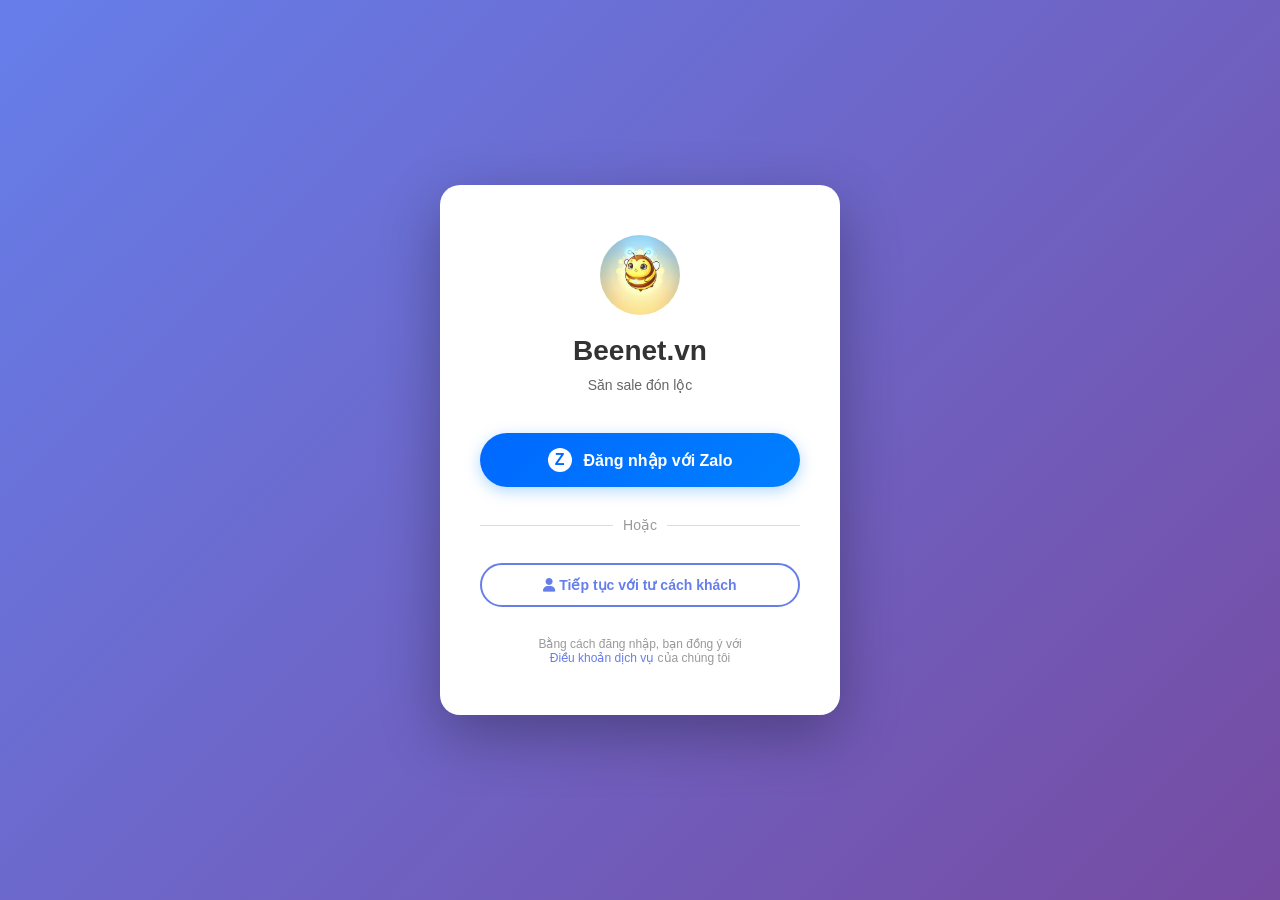
==== login.html @ 18513d9b "Fix shared chat redirects and header display for guest users" ====
<!DOCTYPE html>
<html lang="vi">

<head>
	<meta name="zalo-platform-site-verification" content="My3kSBd4H2PUiiaYYerb3m2yo5JioXm9C3ar" />
	<meta charset="UTF-8" />
	<meta name="viewport" content="width=device-width, initial-scale=1.0" />
	<title>Beenet.vn - Săn sale đón lộc</title>
	<link rel="icon" href="assets/bot-logo.jpg" />
	<link rel="stylesheet" href="https://cdnjs.cloudflare.com/ajax/libs/font-awesome/6.0.0-beta3/css/all.min.css" />
	<style>
		* {
			margin: 0;
			padding: 0;
			box-sizing: border-box;
		}

		body {
			font-family: "Segoe UI", Tahoma, Geneva, Verdana, sans-serif;
			background: linear-gradient(135deg, #667eea 0%, #764ba2 100%);
			height: 100vh;
			display: flex;
			justify-content: center;
			align-items: center;
			overflow: hidden;
		}

		.login-container {
			background: white;
			padding: 50px 40px;
			border-radius: 20px;
			box-shadow: 0 20px 60px rgba(0, 0, 0, 0.3);
			text-align: center;
			max-width: 400px;
			width: 90%;
			animation: slideUp 0.5s ease-out;
		}

		@keyframes slideUp {
			from {
				opacity: 0;
				transform: translateY(30px);
			}

			to {
				opacity: 1;
				transform: translateY(0);
			}
		}

		.logo {
			width: 80px;
			height: 80px;
			background: linear-gradient(135deg, #667eea 0%, #764ba2 100%);
			border-radius: 50%;
			margin: 0 auto 20px;
			display: flex;
			align-items: center;
			justify-content: center;
			font-size: 40px;
			color: white;
		}

		h1 {
			color: #333;
			margin-bottom: 10px;
			font-size: 28px;
		}

		.subtitle {
			color: #666;
			margin-bottom: 40px;
			font-size: 14px;
		}

		.zalo-login-btn {
			background: linear-gradient(135deg, #0068ff 0%, #0180ff 100%);
			color: white;
			border: none;
			padding: 15px 30px;
			border-radius: 50px;
			font-size: 16px;
			font-weight: 600;
			cursor: pointer;
			display: flex;
			align-items: center;
			justify-content: center;
			gap: 12px;
			width: 100%;
			transition: all 0.3s ease;
			box-shadow: 0 4px 15px rgba(1, 128, 255, 0.3);
		}

		.zalo-login-btn:hover {
			transform: translateY(-2px);
			box-shadow: 0 6px 20px rgba(1, 128, 255, 0.4);
		}

		.zalo-login-btn:active {
			transform: translateY(0);
		}

		.zalo-icon {
			width: 24px;
			height: 24px;
			background: white;
			border-radius: 50%;
			display: flex;
			align-items: center;
			justify-content: center;
			color: #0068ff;
			font-weight: bold;
		}

		.divider {
			display: flex;
			align-items: center;
			margin: 30px 0;
			color: #999;
			font-size: 14px;
		}

		.divider::before,
		.divider::after {
			content: "";
			flex: 1;
			height: 1px;
			background: #ddd;
		}

		.divider::before {
			margin-right: 10px;
		}

		.divider::after {
			margin-left: 10px;
		}

		.guest-btn {
			background: transparent;
			color: #667eea;
			border: 2px solid #667eea;
			padding: 12px 30px;
			border-radius: 50px;
			font-size: 14px;
			font-weight: 600;
			cursor: pointer;
			transition: all 0.3s ease;
			width: 100%;
		}

		.guest-btn:hover {
			background: #667eea;
			color: white;
		}

		.footer {
			margin-top: 30px;
			color: #999;
			font-size: 12px;
		}

		.loading {
			display: none;
			margin-top: 20px;
		}

		.loading.active {
			display: block;
		}

		.spinner {
			border: 3px solid #f3f3f3;
			border-top: 3px solid #667eea;
			border-radius: 50%;
			width: 40px;
			height: 40px;
			animation: spin 1s linear infinite;
			margin: 0 auto;
		}

		@keyframes spin {
			0% {
				transform: rotate(0deg);
			}

			100% {
				transform: rotate(360deg);
			}
		}
	</style>
</head>

<body>
	<div class="login-container">
		<div class="logo" style="background: none; overflow: hidden">
			<img src="assets/bot-logo.jpg" alt="Logo" style="width: 100%; height: 100%; object-fit: cover" />
		</div>
		<h1>Beenet.vn</h1>
		<p class="subtitle">Săn sale đón lộc</p>

		<button class="zalo-login-btn" id="zaloLoginBtn">
			<span class="zalo-icon">Z</span>
			<span>Đăng nhập với Zalo</span>
		</button>

		<div class="divider">Hoặc</div>

		<button class="guest-btn" id="guestBtn">
			<i class="fas fa-user"></i> Tiếp tục với tư cách khách
		</button>

		<div class="loading" id="loading">
			<div class="spinner"></div>
			<p style="margin-top: 10px; color: #666">Đang xử lý...</p>
		</div>

		<div class="footer">
			Bằng cách đăng nhập, bạn đồng ý với<br />
			<a href="#" style="color: #667eea; text-decoration: none">Điều khoản dịch vụ</a>
			của chúng tôi
		</div>
	</div>

	<script>
		// Config object initialization
		let config = {
			ZALO_APP_ID: "",
			REDIRECT_URI: "",
		};

		const STATE = Math.random().toString(36).substring(7);

		// Fetch Config from Backend
		// Fetch Config from Backend (Robust with Retry)
		async function loadConfig(retries = 3) {
			try {
				console.log(`Fetching config... Attempts left: ${retries}`);
				const res = await fetch("/api/config");
				if (!res.ok) throw new Error(`HTTP error! status: ${res.status}`);

				const data = await res.json();
				config.ZALO_APP_ID = data.zalo_app_id;

				// FIX: Dynamic Redirect URI
				try {
					const backendUri = new URL(data.zalo_redirect_uri);
					const currentOrigin = window.location.origin;
					config.REDIRECT_URI = `${currentOrigin}${backendUri.pathname}`;
				} catch (e) {
					console.error("Error parsing redirect URI:", e);
					config.REDIRECT_URI = data.zalo_redirect_uri;
				}

				console.log("Config loaded:", config);
			} catch (error) {
				console.error("Failed to load config:", error);
				if (retries > 0) {
					console.log("Retrying config load in 500ms...");
					setTimeout(() => loadConfig(retries - 1), 500);
				} else {
					// Show detailed error to user (safely)
					const msg = error.message === 'Failed to fetch' ? 'Lỗi mất kết nối mạng' : error.message;
					alert(`Lỗi kết nối Server (${msg})! Vui lòng F5 lại trang.`);
				}
			}
		}

		// Load immediately
		loadConfig();

		// Generate code_verifier (43 characters, alphanumeric) for PKCE
		function generateCodeVerifier() {
			const chars =
				"ABCDEFGHIJKLMNOPQRSTUVWXYZabcdefghijklmnopqrstuvwxyz0123456789";
			let result = "";
			for (let i = 0; i < 43; i++) {
				result += chars.charAt(Math.floor(Math.random() * chars.length));
			}
			return result;
		}

		// Generate code_challenge from code_verifier using SHA-256
		async function generateCodeChallenge(verifier) {
			const encoder = new TextEncoder();
			const data = encoder.encode(verifier);
			const hash = await crypto.subtle.digest("SHA-256", data);

			// Convert hash to base64url (without padding)
			const base64 = btoa(String.fromCharCode(...new Uint8Array(hash)));
			return base64.replace(/\+/g, "-").replace(/\//g, "_").replace(/=/g, "");
		}

		document
			.getElementById("zaloLoginBtn")
			.addEventListener("click", async function () {
				// Check for Share Param to combine with State
				const urlParams = new URLSearchParams(window.location.search);
				const shareId = urlParams.get('share');

				let finalState = STATE;
				if (shareId) {
					console.log("Preserving share ID in Zalo State:", shareId);
					finalState = `${STATE}|${shareId}`;
				}

				if (!config.ZALO_APP_ID) {
					await loadConfig();
					if (!config.ZALO_APP_ID) return;
				}

				// Clear existing session data to prevent 'Guest' mode sticking
				localStorage.removeItem("user_type");
				localStorage.removeItem("user_name");
				localStorage.removeItem("user_picture");
				localStorage.removeItem("session_id");

				// Save state to localStorage for later verification
				localStorage.setItem("zalo_oauth_state", finalState);

				// Generate code_verifier and code_challenge for PKCE
				const codeVerifier = generateCodeVerifier();
				const codeChallenge = await generateCodeChallenge(codeVerifier);

				// Save code_verifier to localStorage (needed for callback)
				localStorage.setItem("zalo_code_verifier", codeVerifier);

				// Build Zalo OAuth V4 URL WITH PKCE
				const zaloAuthUrl = `https://oauth.zaloapp.com/v4/permission?app_id=${config.ZALO_APP_ID
					}&redirect_uri=${encodeURIComponent(
						config.REDIRECT_URI
					)}&code_challenge=${codeChallenge}&state=${finalState}`;

				document.getElementById("loading").classList.add("active");

				// Force storage commit/wait slightly before redirect to prevent race condition
				setTimeout(() => {
					// Double check storage before flying
					if (!localStorage.getItem("zalo_code_verifier")) {
						document.getElementById("loading").classList.remove("active");
						alert(
							"Lỗi lưu dữ liệu trình duyệt! Vui lòng tắt chế độ ẩn danh hoặc thử lại."
						);
						return;
					}
					window.location.href = zaloAuthUrl;
				}, 500); // Increased to 500ms for stability
			});

		document
			.getElementById("guestBtn")
			.addEventListener("click", function () {
				// Lưu session guest
				localStorage.setItem("user_type", "guest");
				localStorage.setItem("login_time", new Date().toISOString());

				// Chuyển đến trang chính (Preserve Params)
				const urlParams = new URLSearchParams(window.location.search);
				const shareId = urlParams.get('share');
				if (shareId) {
					localStorage.setItem('pending_share_id', shareId);
				}
				window.location.href = "index.html" + window.location.search;
			});

		// Kiểm tra nếu đã đăng nhập
		window.addEventListener("DOMContentLoaded", function () {
			const userType = localStorage.getItem("user_type");
			const loginTime = localStorage.getItem("login_time");

			if (userType && userType !== "guest" && loginTime) {
				// Kiểm tra session còn hạn không (24 giờ)
				const loginDate = new Date(loginTime);
				const now = new Date();
				const hoursDiff = (now - loginDate) / (1000 * 60 * 60);

				if (hoursDiff < 24) {
					// Session còn hạn, redirect về index (Preserve Params)
					window.location.href = "index.html" + window.location.search;
				} else {
					// Session hết hạn, xóa
					localStorage.clear();
				}
			}
		});
	</script>
</body>

</html>
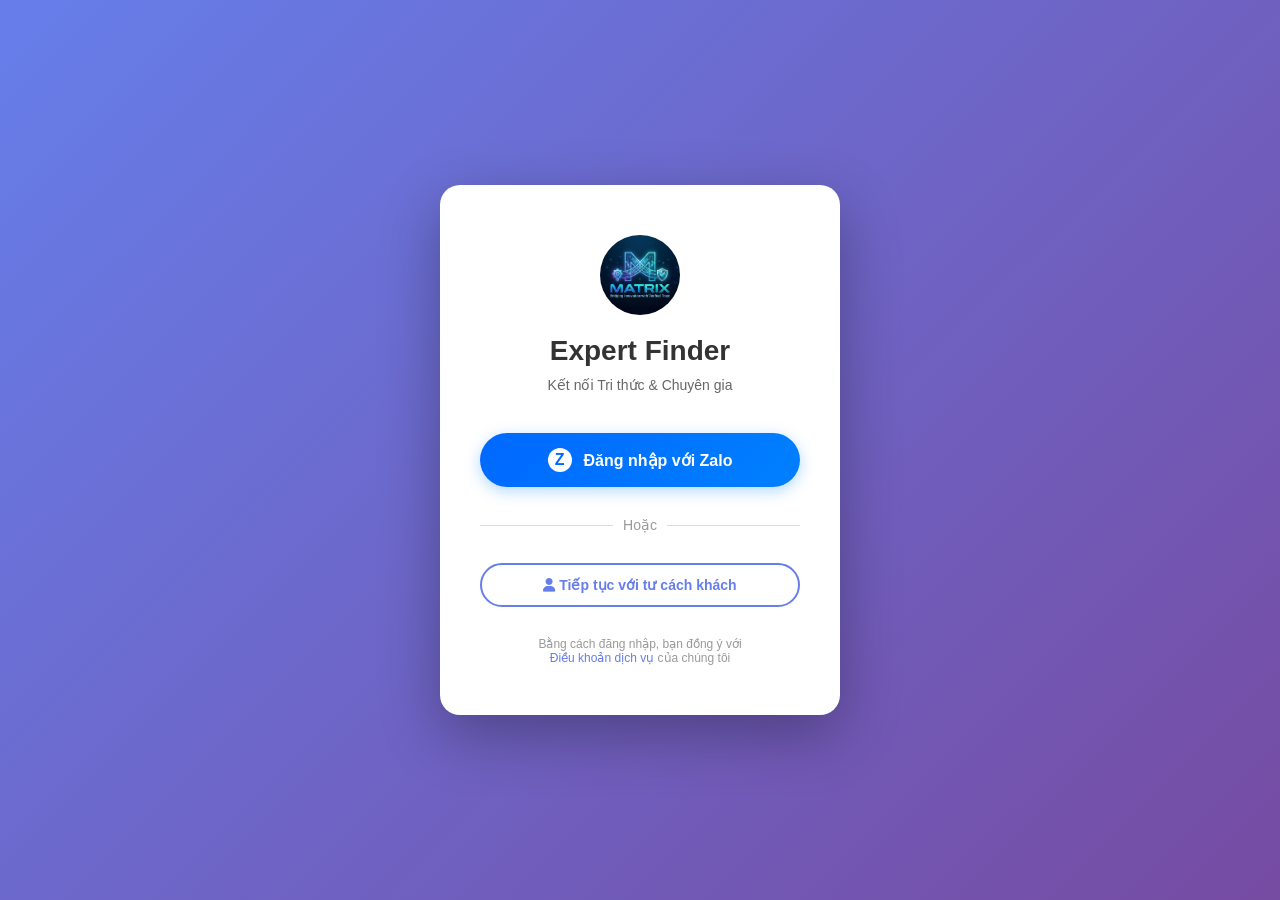
==== commit 065ba132: "Fix expert search logic, improve AI intent extraction, and stabilize display behavior" ====
--- a/login.html
+++ b/login.html
@@ -5,8 +5,8 @@
 	<meta name="zalo-platform-site-verification" content="My3kSBd4H2PUiiaYYerb3m2yo5JioXm9C3ar" />
 	<meta charset="UTF-8" />
 	<meta name="viewport" content="width=device-width, initial-scale=1.0" />
-	<title>Beenet.vn - Săn sale đón lộc</title>
-	<link rel="icon" href="assets/bot-logo.jpg" />
+	<title>Expert Finder - Kết nối Chuyên gia</title>
+	<link rel="icon" href="/assets/logo.png?v=3" />
 	<link rel="stylesheet" href="https://cdnjs.cloudflare.com/ajax/libs/font-awesome/6.0.0-beta3/css/all.min.css" />
 	<style>
 		* {
@@ -194,10 +194,10 @@
 <body>
 	<div class="login-container">
 		<div class="logo" style="background: none; overflow: hidden">
-			<img src="assets/bot-logo.jpg" alt="Logo" style="width: 100%; height: 100%; object-fit: cover" />
+			<img src="/assets/logo.png?v=3" alt="Logo" style="width: 100%; height: 100%; object-fit: cover" />
 		</div>
-		<h1>Beenet.vn</h1>
-		<p class="subtitle">Săn sale đón lộc</p>
+		<h1>Expert Finder</h1>
+		<p class="subtitle">Kết nối Tri thức & Chuyên gia</p>
 
 		<button class="zalo-login-btn" id="zaloLoginBtn">
 			<span class="zalo-icon">Z</span>
@@ -358,7 +358,7 @@
 				const urlParams = new URLSearchParams(window.location.search);
 				const shareId = urlParams.get('share');
 				if (shareId) {
-					localStorage.setItem('pending_share_id', shareId);
+					sessionStorage.setItem('pending_share_id', shareId);
 				}
 				window.location.href = "index.html" + window.location.search;
 			});
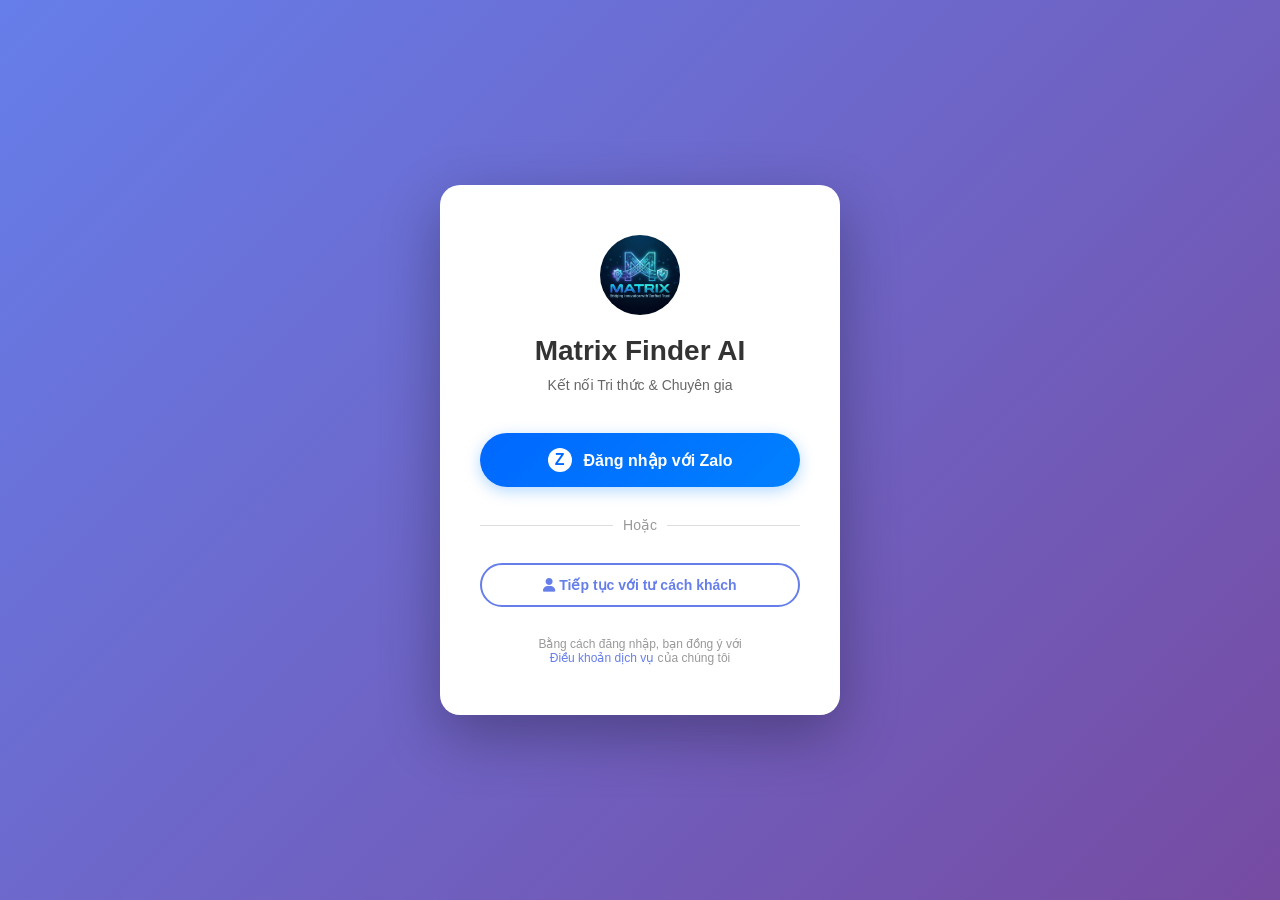
==== commit a00332fe: "Feat: Advanced AI logic, 3-sheet schema redesign, and rebranding to Matrix Finder AI" ====
--- a/login.html
+++ b/login.html
@@ -2,10 +2,10 @@
 <html lang="vi">
 
 <head>
-	<meta name="zalo-platform-site-verification" content="My3kSBd4H2PUiiaYYerb3m2yo5JioXm9C3ar" />
+	<meta name="zalo-platform-site-verification" content="Hjgk4P7CA10Jtvi_zkew2HtTZZFngrfhCZ0q" />
 	<meta charset="UTF-8" />
 	<meta name="viewport" content="width=device-width, initial-scale=1.0" />
-	<title>Expert Finder - Kết nối Chuyên gia</title>
+	<title>Matrix Finder AI - Kết nối Chuyên gia</title>
 	<link rel="icon" href="/assets/logo.png?v=3" />
 	<link rel="stylesheet" href="https://cdnjs.cloudflare.com/ajax/libs/font-awesome/6.0.0-beta3/css/all.min.css" />
 	<style>
@@ -196,7 +196,7 @@
 		<div class="logo" style="background: none; overflow: hidden">
 			<img src="/assets/logo.png?v=3" alt="Logo" style="width: 100%; height: 100%; object-fit: cover" />
 		</div>
-		<h1>Expert Finder</h1>
+		<h1>Matrix Finder AI</h1>
 		<p class="subtitle">Kết nối Tri thức & Chuyên gia</p>
 
 		<button class="zalo-login-btn" id="zaloLoginBtn">
